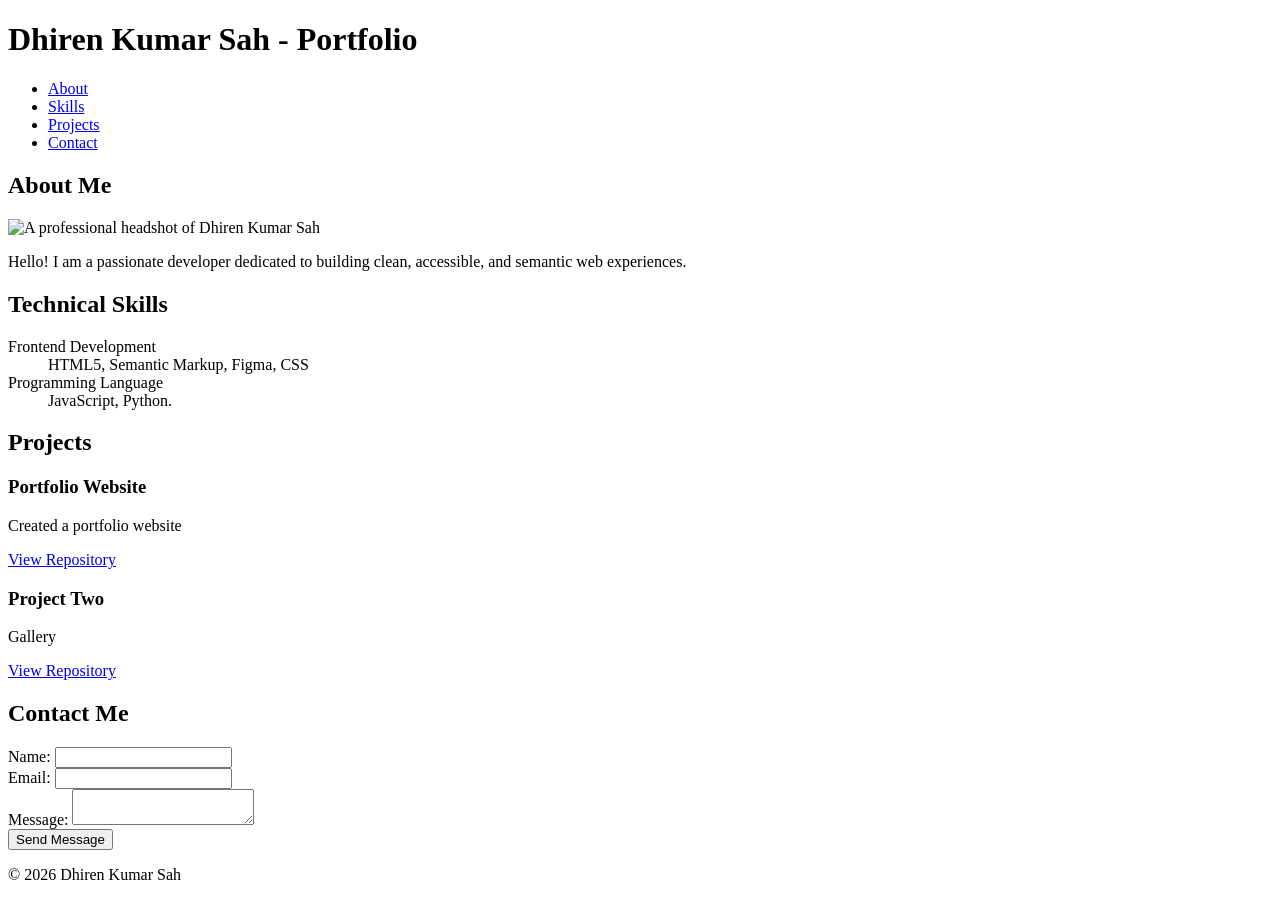
==== portfolio.html @ 6d90e72c "This is ny first commit." ====
<!DOCTYPE html>
<html lang="en">

<head>
    <meta charset="UTF-8">
    <meta name="viewport" content="width=device-width, initial-scale=1.0">
    <title>My Portfolio - HTML Only </title>
</head>

<body>
    <header>
        <h1>Dhiren Kumar Sah - Portfolio</h1>
        <nav>
            <ul>
                <li><a href="#about">About</a></li>
                <li><a href="#skills">Skills</a></li>
                <li><a href="#projects">Projects</a></li>
                <li><a href="#contact">Contact</a></li>
            </ul>
        </nav>
    </header>

    <main>
        <section id="about">
            <h2>About Me</h2>
            <img src="C:\Users\ACER\Documents\10th Session\Week 2 Assignment/Dhiren.jpg"
                alt="A professional headshot of Dhiren Kumar Sah" width="200">
            <p>Hello! I am a passionate developer dedicated to building clean, accessible, and semantic web experiences.
            </p>
        </section>

        <section id="skills">
            <h2>Technical Skills</h2>
            <dl>
                <dt>Frontend Development</dt>
                <dd>HTML5, Semantic Markup, Figma, CSS</dd>
                <dt>Programming Language</dt>
                <dd>JavaScript, Python.</dd>
            </dl>
        </section>

        <section id="projects">
            <h2>Projects</h2>
            <article>
                <h3>Portfolio Website</h3>
                <p>Created a portfolio website </p>
                <a href="https://github.com/DhirenShah76/Portfolio-Website">View
                    Repository</a>
            </article>
            <article>
                <h3>Project Two</h3>
                <p>Gallery</p>
                <a href="https://github.com/DhirenShah76/Portfolio-Website">View
                    Repository</a>
            </article>
        </section>

        <section id="contact">
            <h2>Contact Me</h2>
            <form action="sujanshah515@gmail.com" method="post" enctype="text/plain">
                <div>
                    <label for="name">Name:</label>
                    <input type="text" id="name" name="name" required>
                </div>
                <div>
                    <label for="email">Email:</label>
                    <input type="email" id="email" name="email" required>
                </div>
                <div>
                    <label for="message">Message:</label>
                    <textarea id="message" name="message" required></textarea>
                </div>
                <button type="submit">Send Message</button>
            </form>
        </section>
    </main>

    <footer>
        <p>&copy; 2026 Dhiren Kumar Sah</p>
    </footer>

</body>

</html>
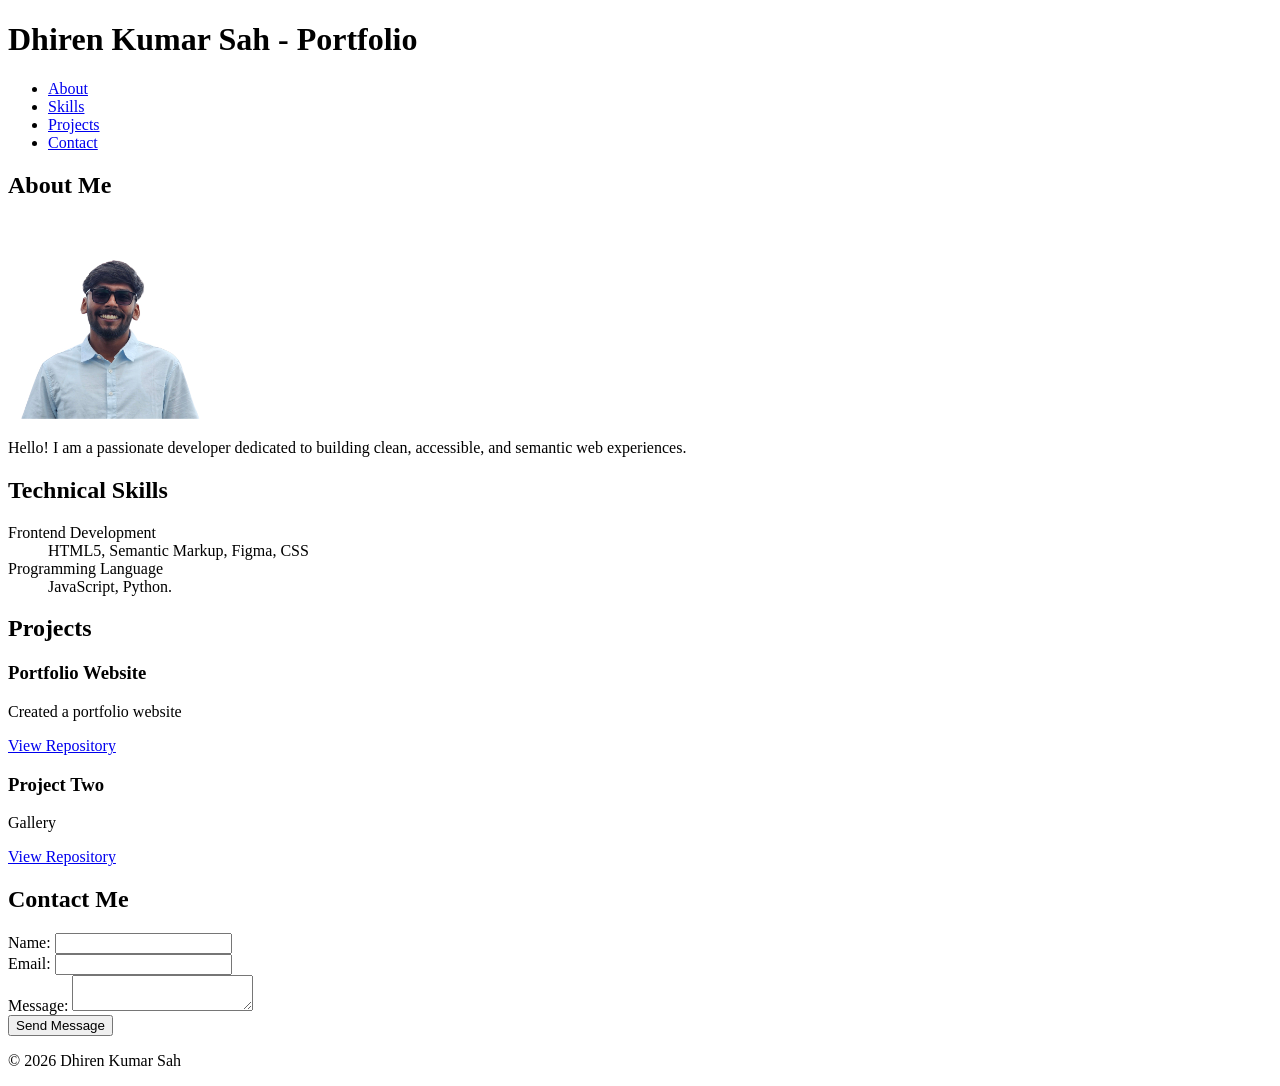
==== commit ae875ece: "Doing this commit again for my assignment" ====
--- a/portfolio.html
+++ b/portfolio.html
@@ -23,8 +23,7 @@
     <main>
         <section id="about">
             <h2>About Me</h2>
-            <img src="C:\Users\ACER\Documents\10th Session\Week 2 Assignment/Dhiren.jpg"
-                alt="A professional headshot of Dhiren Kumar Sah" width="200">
+            <img src="img/Dhiren.jpg" alt="A professional headshot of Dhiren Kumar Sah" width="200">
             <p>Hello! I am a passionate developer dedicated to building clean, accessible, and semantic web experiences.
             </p>
         </section>
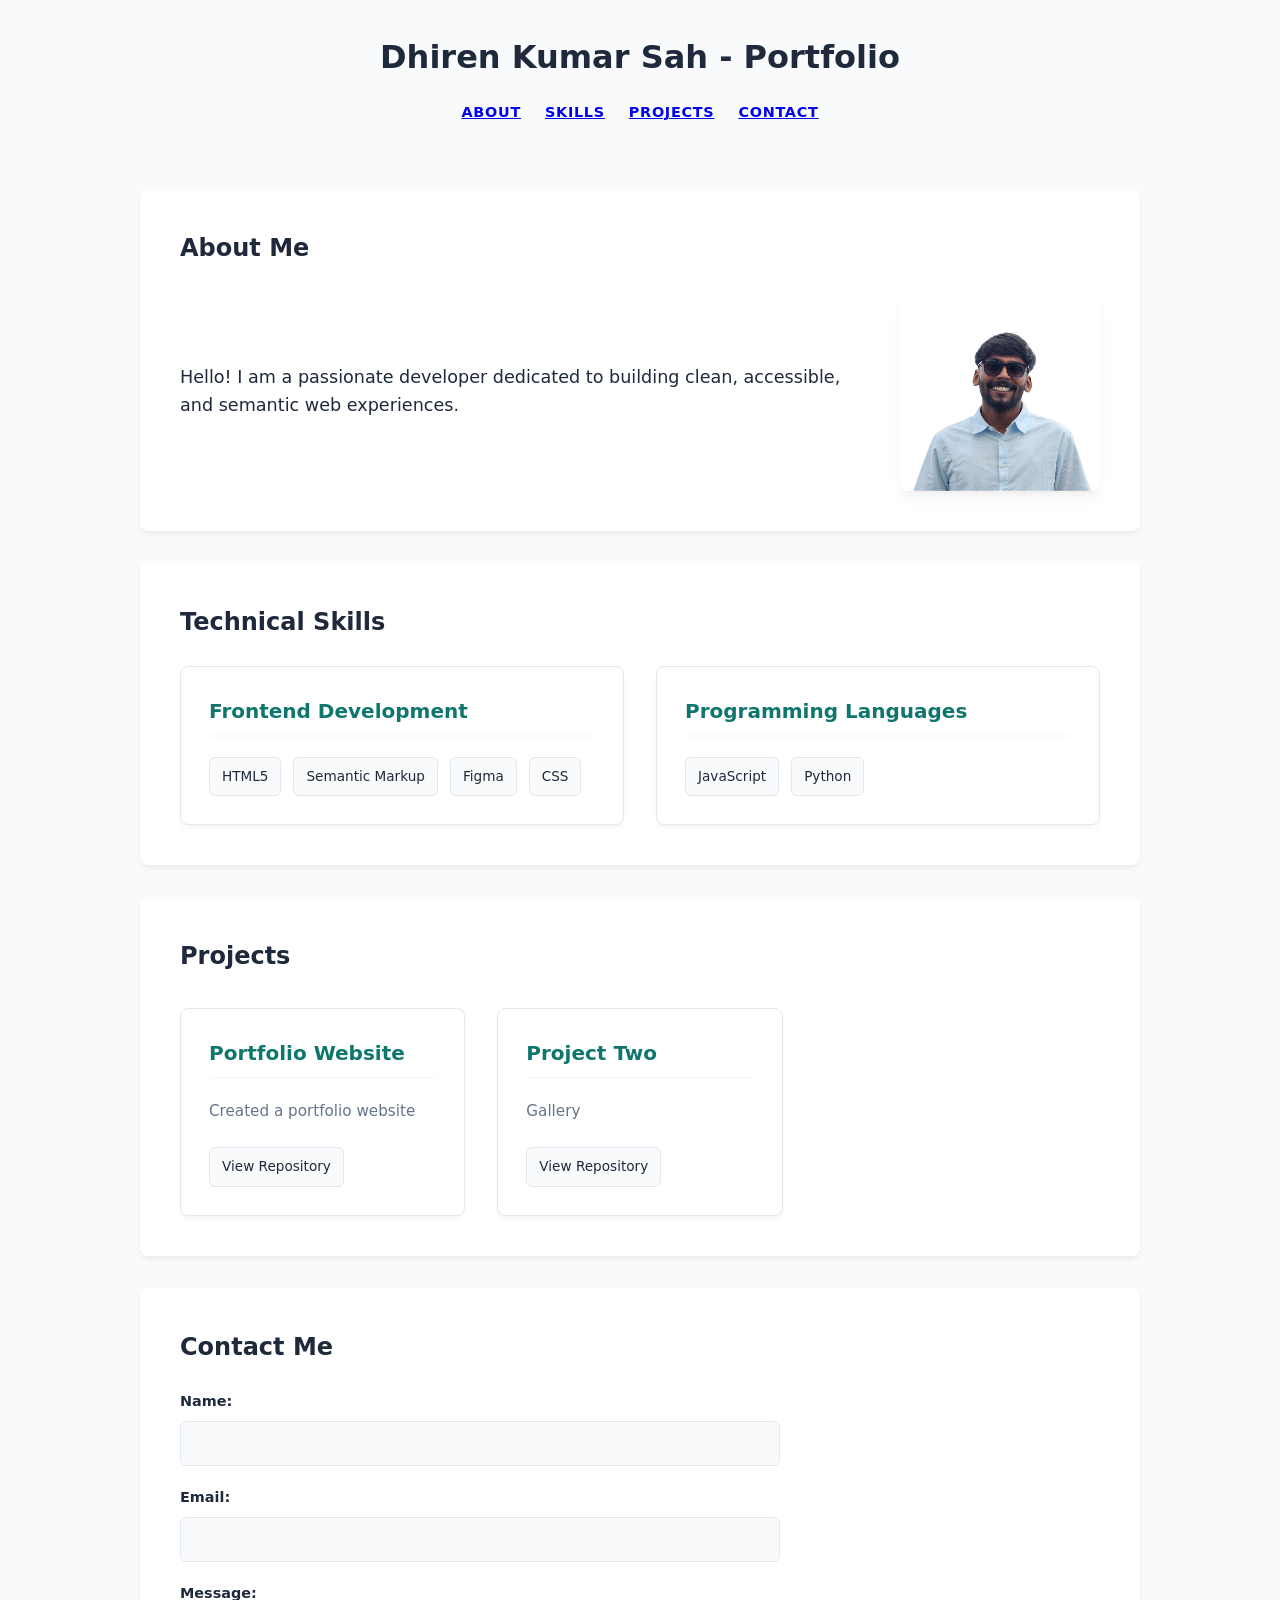
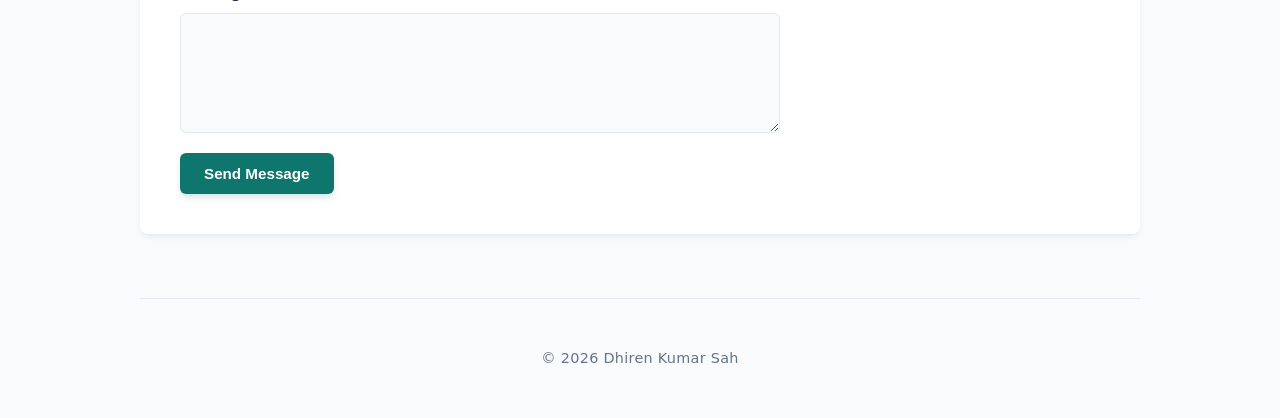
==== commit 5f7c2364: "Updating the CSS, Made it responsive." ====
--- a/portfolio.html
+++ b/portfolio.html
@@ -4,6 +4,7 @@
 <head>
     <meta charset="UTF-8">
     <meta name="viewport" content="width=device-width, initial-scale=1.0">
+    <link rel="stylesheet" href="CSS/style.css">
     <title>My Portfolio - HTML Only </title>
 </head>
 
@@ -23,19 +24,36 @@
     <main>
         <section id="about">
             <h2>About Me</h2>
-            <img src="img/Dhiren.jpg" alt="A professional headshot of Dhiren Kumar Sah" width="200">
-            <p>Hello! I am a passionate developer dedicated to building clean, accessible, and semantic web experiences.
-            </p>
+            <div class="about-container">
+                <div class="about-text">
+                    <p>Hello! I am a passionate developer dedicated to building clean, accessible, and semantic web experiences.</p>
+                </div>
+                <div class="about-image">
+                    <img src="img/Dhiren.jpg" alt="A professional headshot of Dhiren Kumar Sah" width="200">
+                </div>
+            </div>
         </section>
 
         <section id="skills">
             <h2>Technical Skills</h2>
-            <dl>
-                <dt>Frontend Development</dt>
-                <dd>HTML5, Semantic Markup, Figma, CSS</dd>
-                <dt>Programming Language</dt>
-                <dd>JavaScript, Python.</dd>
-            </dl>
+            <div class="skills-grid">
+                <div class="skill-card">
+                    <h3>Frontend Development</h3>
+                    <div class="skill-badges">
+                        <span class="skill-badge">HTML5</span>
+                        <span class="skill-badge">Semantic Markup</span>
+                        <span class="skill-badge">Figma</span>
+                        <span class="skill-badge">CSS</span>
+                    </div>
+                </div>
+                <div class="skill-card">
+                    <h3>Programming Languages</h3>
+                    <div class="skill-badges">
+                        <span class="skill-badge">JavaScript</span>
+                        <span class="skill-badge">Python</span>
+                    </div>
+                </div>
+            </div>
         </section>
 
         <section id="projects">
--- a/CSS/style.css
+++ b/CSS/style.css
@@ -0,0 +1,339 @@
+:root {
+    /* Color Palette */
+    --bg-primary: #f8fafc;
+    --bg-card: #ffffff;
+    --text-main: #1e293b;
+    --text-muted: #64748b;
+    --accent: #0f766e;
+    /* Professional Teal */
+    --accent-hover: #115e59;
+    --border-color: #e2e8f0;
+
+    /* Layout & Spacing */
+    --container-width: 1000px;
+    --radius: 8px;
+    --transition: all 0.3s ease;
+}
+
+* {
+    box-sizing: border-box;
+    margin: 0;
+    padding: 0;
+}
+
+body {
+    font-family: system-ui, -apple-system, BlinkMacSystemFont, 'Segoe UI', Roboto, Oxygen, Ubuntu, Cantarell, sans-serif;
+    background-color: var(--bg-primary);
+    color: var(--text-main);
+    line-height: 1.6;
+}
+
+header,
+main,
+footer {
+    width: 90%;
+    max-width: var(--container-width);
+    margin: 0 auto;
+}
+
+section {
+    background-color: var(--bg-card);
+    padding: 2.5rem;
+    margin: 2rem 0;
+    border-radius: var(--radius);
+    box-shadow: 0 4px 6px -1px rgba(0, 0, 0, 0.05), 0 2px 4px -1px rgba(0, 0, 0, 0.03);
+}
+
+
+/* Header & Navigation */
+header {
+    display: flex;
+    flex-direction: column;
+    align-items: center;
+    padding: 2rem 0;
+    text-align: center;
+}
+
+header h1 {
+    margin-bottom: 1rem;
+}
+
+nav ul {
+    list-style: none;
+    display: flex;
+    gap: 1.5rem;
+}
+
+nav a {
+    font-weight: 600;
+    text-transform: uppercase;
+    font-size: 0.9rem;
+    letter-spacing: 0.05em;
+}
+
+nav a:hover {
+    border-bottom: 2px solid var(--accent);
+}
+
+/* About Section */
+.about-container {
+    display: flex;
+    align-items: center;
+    gap: 3rem;
+    margin-top: 1.5rem;
+}
+
+.about-image {
+    flex: 0 0 200px;
+}
+
+.about-image img {
+    width: 200px;
+    height: auto;
+    border-radius: var(--radius);
+    display: block;
+    box-shadow: 0 10px 15px -3px rgba(0, 0, 0, 0.05), 0 4px 6px -4px rgba(0, 0, 0, 0.05);
+    transition: var(--transition);
+}
+
+.about-image img:hover {
+    transform: scale(1.03);
+    box-shadow: 0 20px 25px -5px rgba(0, 0, 0, 0.08), 0 8px 10px -6px rgba(0, 0, 0, 0.08);
+}
+
+.about-text {
+    flex: 1;
+}
+
+.about-text p {
+    font-size: 1.1rem;
+    color: var(--text-main);
+}
+
+/* Technical Skills Section */
+.skills-grid {
+    display: grid;
+    grid-template-columns: repeat(auto-fit, minmax(280px, 1fr));
+    gap: 2rem;
+    margin-top: 1.5rem;
+}
+
+.skill-card {
+    background-color: var(--bg-card);
+    border: 1px solid var(--border-color);
+    padding: 1.75rem;
+    border-radius: var(--radius);
+    box-shadow: 0 4px 6px -1px rgba(0, 0, 0, 0.03), 0 2px 4px -1px rgba(0, 0, 0, 0.02);
+    transition: transform 0.4s cubic-bezier(0.175, 0.885, 0.32, 1.275), box-shadow 0.4s ease, border-color 0.4s ease;
+}
+
+.skill-card:hover {
+    transform: translateY(-8px) scale(1.02);
+    box-shadow: 0 20px 25px -5px rgba(15, 118, 110, 0.15), 0 10px 10px -5px rgba(15, 118, 110, 0.1);
+    border-color: var(--accent);
+}
+
+.skill-card h3 {
+    margin-bottom: 1.25rem;
+    color: var(--accent);
+    font-size: 1.25rem;
+    border-bottom: 2px solid var(--bg-primary);
+    padding-bottom: 0.5rem;
+}
+
+.skill-badges {
+    display: flex;
+    flex-wrap: wrap;
+    gap: 0.75rem;
+}
+
+.skill-badge {
+    background-color: var(--bg-primary);
+    color: var(--text-main);
+    padding: 0.5rem 0.75rem;
+    border-radius: 6px;
+    font-size: 0.85rem;
+    font-weight: 500;
+    border: 1px solid var(--border-color);
+    transition: var(--transition);
+}
+
+.skill-badge:hover {
+    background-color: var(--accent);
+    color: #ffffff;
+    border-color: var(--accent);
+    transform: scale(1.05);
+}
+
+/* Projects Section */
+#projects {
+    display: grid;
+    grid-template-columns: repeat(auto-fit, minmax(280px, 1fr));
+    gap: 2rem;
+    margin-top: 1.5rem;
+}
+
+#projects h2 {
+    grid-column: 1 / -1;
+}
+
+#projects article {
+    background-color: var(--bg-card);
+    border: 1px solid var(--border-color);
+    padding: 1.75rem;
+    border-radius: var(--radius);
+    box-shadow: 0 4px 6px -1px rgba(0, 0, 0, 0.03), 0 2px 4px -1px rgba(0, 0, 0, 0.02);
+    transition: transform 0.4s cubic-bezier(0.175, 0.885, 0.32, 1.275), box-shadow 0.4s ease, border-color 0.4s ease;
+    display: flex;
+    flex-direction: column;
+}
+
+#projects article:hover {
+    transform: translateY(-8px) scale(1.02);
+    box-shadow: 0 20px 25px -5px rgba(15, 118, 110, 0.15), 0 10px 10px -5px rgba(15, 118, 110, 0.1);
+    border-color: var(--accent);
+}
+
+#projects article h3 {
+    margin-bottom: 1.25rem;
+    color: var(--accent);
+    font-size: 1.25rem;
+    border-bottom: 2px solid var(--bg-primary);
+    padding-bottom: 0.5rem;
+}
+
+#projects article p {
+    color: var(--text-muted);
+    font-size: 0.95rem;
+    margin-bottom: 1.5rem;
+    flex-grow: 1;
+}
+
+#projects article a {
+    display: inline-block;
+    align-self: flex-start;
+    background-color: var(--bg-primary);
+    color: var(--text-main);
+    padding: 0.5rem 0.75rem;
+    border-radius: 6px;
+    font-size: 0.85rem;
+    font-weight: 500;
+    text-decoration: none;
+    border: 1px solid var(--border-color);
+    transition: var(--transition);
+}
+
+#projects article a:hover {
+    background-color: var(--accent);
+    color: #ffffff;
+    border-color: var(--accent);
+    transform: scale(1.05);
+}
+
+/* Contact Section */
+#contact form {
+    max-width: 600px;
+    margin: 1.5rem 0 0 0;
+    display: flex;
+    flex-direction: column;
+    gap: 1.25rem;
+}
+
+#contact form div {
+    display: flex;
+    flex-direction: column;
+    gap: 0.5rem;
+}
+
+#contact label {
+    font-weight: 600;
+    font-size: 0.9rem;
+    color: var(--text-main);
+}
+
+#contact input,
+#contact textarea {
+    padding: 0.75rem 1rem;
+    border: 1px solid var(--border-color);
+    border-radius: 6px;
+    font-family: inherit;
+    font-size: 1rem;
+    background-color: var(--bg-primary);
+    color: var(--text-main);
+    transition: var(--transition);
+}
+
+#contact input:focus,
+#contact textarea:focus {
+    outline: none;
+    border-color: var(--accent);
+    box-shadow: 0 0 0 3px rgba(15, 118, 110, 0.15);
+}
+
+#contact textarea {
+    resize: vertical;
+    min-height: 120px;
+}
+
+#contact button {
+    align-self: flex-start;
+    background-color: var(--accent);
+    color: #ffffff;
+    padding: 0.75rem 1.5rem;
+    border: none;
+    border-radius: 6px;
+    font-size: 0.95rem;
+    font-weight: 600;
+    cursor: pointer;
+    transition: var(--transition);
+    box-shadow: 0 4px 6px -1px rgba(15, 118, 110, 0.2);
+}
+
+#contact button:hover {
+    background-color: var(--accent-hover);
+    transform: translateY(-2px);
+    box-shadow: 0 6px 8px -1px rgba(15, 118, 110, 0.3);
+}
+
+#contact button:active {
+    transform: translateY(0);
+}
+
+/* Responsive Design */
+@media (max-width: 768px) {
+    .about-container {
+        flex-direction: column-reverse;
+        text-align: center;
+        gap: 1.5rem;
+    }
+
+    .about-image {
+        flex: 0 0 auto;
+    }
+
+    .skills-grid,
+    #projects {
+        grid-template-columns: 1fr;
+        gap: 1.5rem;
+    }
+}
+
+/* Footer Section */
+footer {
+    text-align: center;
+    padding: 3rem 0;
+    margin-top: 4rem;
+    border-top: 1px solid var(--border-color);
+}
+
+footer p {
+    color: var(--text-muted);
+    font-size: 0.9rem;
+    font-weight: 500;
+    letter-spacing: 0.02em;
+    transition: var(--transition);
+}
+
+footer p:hover {
+    color: var(--accent);
+}
